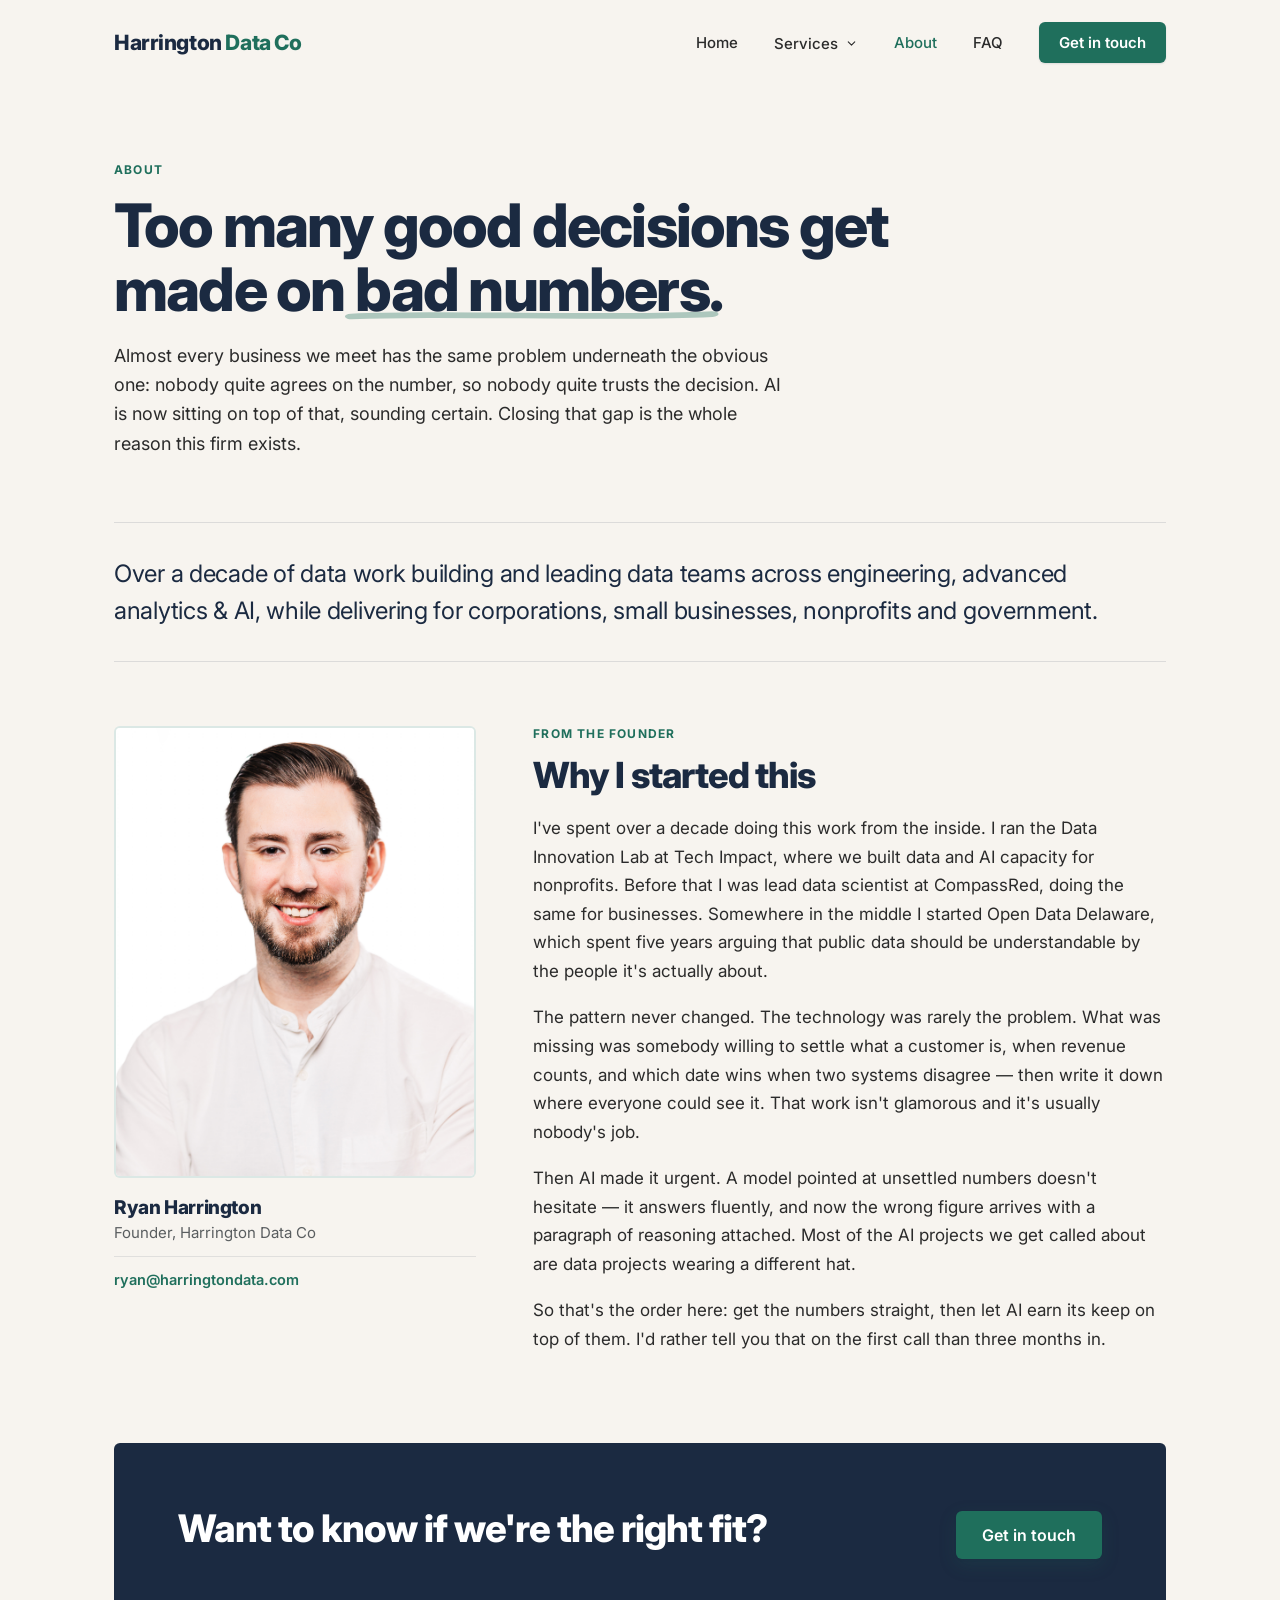
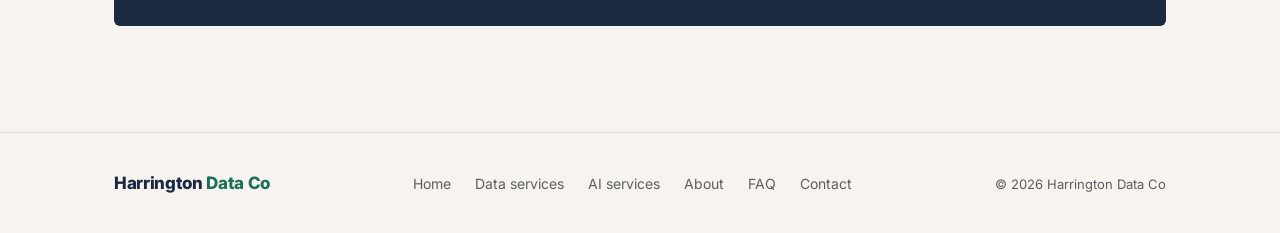
==== about.html @ 80e11cf6 "Sync site with updated Claude Design, add mobile nav/flow/rail, and pre-fill contact form from servi" ====
<!DOCTYPE html>
<html lang="en">
<head>
<meta charset="UTF-8">
<meta name="viewport" content="width=device-width, initial-scale=1">
<link rel="icon" href="favicon.ico" sizes="any">
<title>About — Harrington Data Co</title>
<meta name="description" content="Why Harrington Data Co exists: get the numbers straight, then let AI earn its keep on top of them. Founded by Ryan Harrington.">
<link rel="preconnect" href="https://fonts.googleapis.com">
<link rel="preconnect" href="https://fonts.gstatic.com" crossorigin>
<link href="https://fonts.googleapis.com/css2?family=Inter:wght@400;500;600;700;800&display=swap" rel="stylesheet">
<link rel="stylesheet" href="assets/css/styles.css">
</head>
<body>

<nav class="site-nav">
  <a href="index.html" class="brand">Harrington <span>Data Co</span></a>
  <button type="button" class="nav-toggle" id="nav-toggle" aria-expanded="false" aria-controls="nav-panel" aria-label="Menu">
    <svg width="22" height="22" viewBox="0 0 24 24" fill="none" stroke="currentColor" stroke-width="2" stroke-linecap="round" stroke-linejoin="round" aria-hidden="true"><line x1="3" y1="6" x2="21" y2="6"></line><line x1="3" y1="12" x2="21" y2="12"></line><line x1="3" y1="18" x2="21" y2="18"></line></svg>
  </button>
  <div class="nav-panel" id="nav-panel">
    <a href="index.html" class="nav-link">Home</a>
    <div class="nav-dropdown">
      <button type="button" class="nav-trigger" aria-expanded="false" aria-controls="nav-services-menu">
        Services
        <svg width="13" height="13" viewBox="0 0 24 24" fill="none" stroke="currentColor" stroke-width="2" stroke-linecap="round" stroke-linejoin="round" aria-hidden="true"><path d="m6 9 6 6 6-6"></path></svg>
      </button>
      <div id="nav-services-menu" class="nav-menu" hidden>
        <a href="data-services.html">
          <svg width="18" height="18" viewBox="0 0 24 24" fill="none" stroke="#1F6F5C" stroke-width="1.5" stroke-linecap="round" stroke-linejoin="round" aria-hidden="true"><ellipse cx="12" cy="5" rx="9" ry="3"></ellipse><path d="M3 5V19A9 3 0 0 0 21 19V5"></path><path d="M3 12A9 3 0 0 0 21 12"></path></svg>
          <span>
            <span class="item-title">Data services</span>
            <span class="item-desc">Engineering, reporting, analytics</span>
          </span>
        </a>
        <a href="ai-services.html">
          <svg width="18" height="18" viewBox="0 0 24 24" fill="none" stroke="#1F6F5C" stroke-width="1.5" stroke-linecap="round" stroke-linejoin="round" aria-hidden="true"><path d="M12 8V4H8"></path><rect width="16" height="12" x="4" y="8" rx="2"></rect><path d="M2 14h2"></path><path d="M20 14h2"></path><path d="M15 13v2"></path><path d="M9 13v2"></path></svg>
          <span>
            <span class="item-title">AI services</span>
            <span class="item-desc">Train, strategize, build</span>
          </span>
        </a>
      </div>
    </div>
    <a href="about.html" class="nav-link current">About</a>
    <a href="faq.html" class="nav-link">FAQ</a>
    <a href="contact.html" class="nav-cta">Get in touch</a>
  </div>
</nav>

<main class="wrap">

  <section class="section-hero-tight" style="max-width:960px;">
    <span class="eyebrow" style="margin-bottom:16px;">About</span>
    <h1 class="display-md" style="margin:0 0 20px; max-width:22ch;">Too many good decisions get made on <span style="position:relative; display:inline-block;"><span style="position:relative; z-index:1;">bad numbers</span><svg class="underline-swipe" viewBox="0 0 200 14" preserveAspectRatio="none" aria-hidden="true" style="position:absolute; left:-3%; bottom:-0.01em; width:106%; height:0.19em; z-index:0;"><path d="M4 8 C54 3 140 11 196 5" fill="none" stroke="rgba(31,111,92,0.34)" stroke-width="7" stroke-linecap="round"></path></svg></span>.</h1>
    <p class="lede" style="max-width:62ch;">Almost every business we meet has the same problem underneath the obvious one: nobody quite agrees on the number, so nobody quite trusts the decision. AI is now sitting on top of that, sounding certain. Closing that gap is the whole reason this firm exists.</p>
  </section>

  <section class="section-tight">
    <p class="stat-band">Over a decade of data work building and leading data teams across engineering, advanced analytics &amp; AI, while delivering for corporations, small businesses, nonprofits and government.</p>
  </section>

  <section class="section-cta">
    <div class="founder-grid">
      <div>
        <div class="founder-portrait">
          <img src="assets/images/ryan-harrington.jpg" alt="Ryan Harrington, founder of Harrington Data Co">
        </div>
        <div class="founder-meta">
          <div class="name">Ryan Harrington</div>
          <div class="role">Founder, Harrington Data Co</div>
          <div class="email"><a href="mailto:ryan@harringtondata.com">ryan@harringtondata.com</a></div>
        </div>
      </div>
      <div class="founder-bio">
        <span class="eyebrow">From the founder</span>
        <h2 class="headline-sm">Why I started this</h2>
        <p>I've spent over a decade doing this work from the inside. I ran the Data Innovation Lab at Tech Impact, where we built data and AI capacity for nonprofits. Before that I was lead data scientist at CompassRed, doing the same for businesses. Somewhere in the middle I started Open Data Delaware, which spent five years arguing that public data should be understandable by the people it's actually about.</p>
        <p>The pattern never changed. The technology was rarely the problem. What was missing was somebody willing to settle what a customer is, when revenue counts, and which date wins when two systems disagree — then write it down where everyone could see it. That work isn't glamorous and it's usually nobody's job.</p>
        <p>Then AI made it urgent. A model pointed at unsettled numbers doesn't hesitate — it answers fluently, and now the wrong figure arrives with a paragraph of reasoning attached. Most of the AI projects we get called about are data projects wearing a different hat.</p>
        <p>So that's the order here: get the numbers straight, then let AI earn its keep on top of them. I'd rather tell you that on the first call than three months in.</p>
      </div>
    </div>
  </section>

  <section class="section-cta">
    <div class="cta-banner">
      <div>
        <h2 style="max-width:24ch;">Want to know if we're the right fit?</h2>
      </div>
      <a href="contact.html" class="btn btn-primary" style="white-space:nowrap;">Get in touch</a>
    </div>
  </section>

</main>

<footer class="site-footer">
  <div class="wrap">
    <span class="brand">Harrington <span>Data Co</span></span>
    <span class="links">
      <a href="index.html">Home</a>
      <a href="data-services.html">Data services</a>
      <a href="ai-services.html">AI services</a>
      <a href="about.html">About</a>
      <a href="faq.html">FAQ</a>
      <a href="contact.html">Contact</a>
    </span>
    <span class="copyright">© 2026 Harrington Data Co</span>
  </div>
</footer>

<script src="assets/js/nav.js"></script>
<script type="text/javascript" id="hs-script-loader" async defer src="//js.hs-scripts.com/247125978.js"></script>
</body>
</html>
---- assets/css/styles.css ----
/* Harrington Data Co — shared stylesheet
   Design tokens and components derived from the Claude Design canvas
   ("Harrington Data Co website design"). */

:root {
  --color-bg: #F7F4EF;
  --color-bg-soft: #FBFAF7;
  --color-surface: #FFFFFF;
  --color-navy: #1B2A41;
  --color-navy-muted: #C9D2DE;
  --color-text: #2B2B2B;
  --color-muted: #5A5E60;
  --color-accent: #1F6F5C;
  --color-accent-hover: #1A5C4C;
  --color-accent-hover-on-dark: #248069;
  --color-accent-tint: rgba(31, 111, 92, 0.1);
  --color-accent-tint-soft: rgba(31, 111, 92, 0.06);
  --color-accent-tint-border: rgba(31, 111, 92, 0.16);

  --line-1: rgba(27, 42, 65, 0.07);
  --line-2: rgba(27, 42, 65, 0.08);
  --line-3: rgba(27, 42, 65, 0.1);
  --line-4: rgba(27, 42, 65, 0.12);
  --line-6: rgba(27, 42, 65, 0.16);

  --shadow-xs: 0 1px 2px rgba(27, 42, 65, 0.04);
  --shadow-sm: 0 10px 28px rgba(27, 42, 65, 0.06);
  --shadow-md: 0 14px 36px rgba(27, 42, 65, 0.07);
  --shadow-btn: 0 1px 2px rgba(27, 42, 65, 0.12);
  --shadow-btn-glow: 0 1px 2px rgba(27, 42, 65, 0.12), 0 6px 18px rgba(31, 111, 92, 0.18);

  --radius: 6px;
  --radius-pill: 999px;

  --font-sans: 'Inter', -apple-system, BlinkMacSystemFont, 'Segoe UI', sans-serif;

  --container-wide: 1180px;
  --container-narrow: 880px;
}

* { box-sizing: border-box; }

/* Author styles like `.field { display: flex }` otherwise beat the browser's
   default [hidden] { display: none }, since origin outranks specificity in
   the cascade — so any element toggled via the hidden property needs this. */
[hidden] { display: none !important; }

html { color-scheme: light; }

body {
  margin: 0;
  background: var(--color-bg);
  font-family: var(--font-sans);
  color: var(--color-text);
  -webkit-font-smoothing: antialiased;
  text-wrap: pretty;
}

h1, h2, h3, p, ul, ol, figure { margin: 0; }

a { color: var(--color-accent); }
a:hover { color: var(--color-accent-hover); }

::selection { background: rgba(31, 111, 92, 0.18); }

img { max-width: 100%; }

button { font-family: inherit; }

input, select, textarea { font-family: inherit; }
input:focus, select:focus, textarea:focus {
  outline: 2px solid var(--color-accent);
  outline-offset: 1px;
  border-color: var(--color-accent);
}

/* Layout */

.wrap {
  max-width: var(--container-wide);
  margin: 0 auto;
  padding: 0 clamp(20px, 5vw, 64px);
}

.wrap-narrow {
  max-width: var(--container-narrow);
  margin: 0 auto;
  padding: 0 clamp(20px, 5vw, 64px);
}

/* Section spacing */

.section-hero { padding: clamp(56px, 8vw, 104px) 0 clamp(48px, 6vw, 80px); }
.section-hero-tight { padding: clamp(48px, 6vw, 88px) 0 clamp(40px, 5vw, 64px); }
.section-hero-narrow { padding: clamp(48px, 6vw, 88px) 0 clamp(32px, 4vw, 56px); }
.section { padding: 0 0 clamp(48px, 6vw, 88px); }
.section-tight { padding: 0 0 clamp(40px, 5vw, 72px); }
.section-loose { padding: 0 0 clamp(32px, 4vw, 56px); }
.section-loose-tight { padding: 0 0 clamp(32px, 4vw, 48px); }
.section-cta { padding: 0 0 clamp(56px, 7vw, 96px); }

.section-divider {
  padding-top: clamp(44px, 5.5vw, 76px);
  border-top: 1px solid var(--line-4);
}

/* Eyebrow / labels */

.eyebrow {
  display: block;
  font-size: 12px;
  font-weight: 700;
  letter-spacing: 0.1em;
  text-transform: uppercase;
  color: var(--color-accent);
  margin-bottom: 14px;
}

.eyebrow-icon {
  display: flex;
  align-items: center;
  gap: 9px;
}

.badge-pill {
  display: inline-block;
  font-size: 12px;
  font-weight: 700;
  letter-spacing: 0.1em;
  text-transform: uppercase;
  color: var(--color-accent);
  background: var(--color-accent-tint);
  padding: 7px 12px;
  border-radius: var(--radius-pill);
}

.badge-pill-sm {
  font-size: 11.5px;
  padding: 6px 11px;
}

/* Headings */

h1.display {
  font-size: clamp(38px, 5.4vw, 68px);
  font-weight: 800;
  line-height: 1.06;
  letter-spacing: -0.032em;
  color: var(--color-navy);
}

h1.display-md {
  font-size: clamp(34px, 4.8vw, 60px);
  font-weight: 800;
  line-height: 1.07;
  letter-spacing: -0.03em;
  color: var(--color-navy);
}

h1.display-sm {
  font-size: clamp(32px, 4.2vw, 52px);
  font-weight: 800;
  line-height: 1.08;
  letter-spacing: -0.03em;
  color: var(--color-navy);
}

h2.headline {
  font-size: clamp(28px, 3.4vw, 42px);
  font-weight: 800;
  line-height: 1.1;
  letter-spacing: -0.028em;
  color: var(--color-navy);
}

h2.headline-sm {
  font-size: clamp(26px, 3vw, 36px);
  font-weight: 800;
  line-height: 1.14;
  letter-spacing: -0.026em;
  color: var(--color-navy);
}

.lede {
  font-size: 18px;
  line-height: 1.62;
  color: var(--color-text);
}

.sub {
  font-size: 16.5px;
  line-height: 1.65;
  color: var(--color-muted);
}

/* Buttons */

.btn {
  display: inline-block;
  font-size: 16px;
  font-weight: 600;
  padding: 14px 26px;
  border-radius: var(--radius);
  text-decoration: none;
  border: 0;
  cursor: pointer;
}

.btn-primary {
  color: #FFFFFF;
  background: var(--color-accent);
  box-shadow: var(--shadow-btn-glow);
}
.btn-primary:hover { background: var(--color-accent-hover); color: #FFFFFF; }

.btn-secondary {
  color: var(--color-navy);
  background: var(--color-surface);
  border: 1px solid var(--line-4);
}
.btn-secondary:hover { border-color: var(--color-accent); color: var(--color-accent); }

.btn-outline-pill {
  display: inline-flex;
  align-items: center;
  gap: 9px;
  font-size: 14.5px;
  font-weight: 600;
  color: var(--color-navy);
  background: var(--color-surface);
  border: 1px solid var(--line-4);
  padding: 10px 18px;
  border-radius: var(--radius);
  text-decoration: none;
}
.btn-outline-pill:hover { border-color: var(--color-accent); color: var(--color-accent); }

.cta-banner .btn-primary:hover { background: var(--color-accent-hover-on-dark); }

/* Cards */

.card {
  background: var(--color-surface);
  border: 1px solid var(--line-2);
  border-radius: var(--radius);
  box-shadow: var(--shadow-xs), var(--shadow-sm);
}

.card-elevated {
  background: var(--color-surface);
  border: 1px solid var(--line-2);
  border-radius: var(--radius);
  box-shadow: var(--shadow-xs), var(--shadow-md);
}

/* Grids */

.grid-3 {
  display: grid;
  grid-template-columns: repeat(auto-fit, minmax(280px, 1fr));
  gap: 24px;
}

.grid-3.tight { grid-template-columns: repeat(auto-fit, minmax(260px, 1fr)); }
.grid-3.wide { grid-template-columns: repeat(auto-fit, minmax(290px, 1fr)); }

/* CTA banner */

.cta-banner {
  background: var(--color-navy);
  border-radius: var(--radius);
  padding: clamp(36px, 5vw, 64px);
  display: grid;
  grid-template-columns: minmax(0, 1fr) auto;
  gap: 32px;
  align-items: center;
  justify-items: start;
}

.cta-banner.centered {
  grid-template-columns: 1fr;
  justify-items: center;
  text-align: center;
  padding: clamp(32px, 4vw, 48px);
}

.cta-banner h2 {
  font-size: clamp(26px, 3vw, 38px);
  font-weight: 800;
  line-height: 1.14;
  letter-spacing: -0.026em;
  color: #FFFFFF;
  margin: 0 0 12px;
}

.cta-banner.centered h2 {
  font-size: clamp(24px, 2.8vw, 32px);
  line-height: 1.16;
  letter-spacing: -0.024em;
  margin: 0 0 10px;
}

.cta-banner p {
  font-size: 16.5px;
  line-height: 1.65;
  color: var(--color-navy-muted);
  margin: 0;
}

.cta-banner.centered p { margin: 0 auto 26px; }

@media (max-width: 860px) {
  .cta-banner { grid-template-columns: 1fr; }
}

/* Nav */

.site-nav {
  position: relative;
  display: flex;
  align-items: center;
  gap: clamp(16px, 3vw, 36px);
  max-width: var(--container-wide);
  margin: 0 auto;
  padding: 22px clamp(20px, 5vw, 64px);
}

.site-nav .brand {
  font-size: 21px;
  font-weight: 800;
  letter-spacing: -0.02em;
  color: var(--color-navy);
  text-decoration: none;
  margin-right: auto;
  white-space: nowrap;
}
.site-nav .brand:hover { color: var(--color-navy); }
.site-nav .brand span { color: var(--color-accent); }

.nav-toggle {
  display: none;
  appearance: none;
  -webkit-appearance: none;
  align-items: center;
  justify-content: center;
  width: 40px;
  height: 40px;
  background: none;
  border: 0;
  border-radius: 4px;
  color: var(--color-navy);
  cursor: pointer;
}
.nav-toggle:hover { color: var(--color-accent); }
.nav-toggle:focus-visible { outline: 2px solid var(--color-accent); outline-offset: 2px; }

.nav-panel {
  display: flex;
  align-items: center;
  gap: clamp(16px, 3vw, 36px);
}

.site-nav a.nav-link {
  font-size: 15px;
  font-weight: 500;
  color: var(--color-text);
  text-decoration: none;
  white-space: nowrap;
}
.site-nav a.nav-link:hover { color: var(--color-accent); }
.site-nav a.nav-link.current { color: var(--color-accent); }

/* Services dropdown */

.nav-dropdown {
  position: relative;
  z-index: 40;
}

.site-nav .nav-trigger {
  display: inline-flex;
  align-items: center;
  gap: 7px;
  font-size: 15px;
  font-weight: 500;
  color: var(--color-text);
  background: none;
  border: 0;
  padding: 0;
  cursor: pointer;
  white-space: nowrap;
}
.site-nav .nav-trigger:hover,
.site-nav .nav-trigger.current { color: var(--color-accent); }
.site-nav .nav-trigger svg { transition: transform 160ms ease; }
.site-nav .nav-trigger[aria-expanded="true"] svg { transform: rotate(180deg); }

.nav-menu {
  position: absolute;
  top: calc(100% + 14px);
  left: -14px;
  width: 268px;
  max-width: calc(100vw - 32px);
  background: var(--color-surface);
  border: 1px solid var(--line-3);
  border-radius: var(--radius);
  box-shadow: 0 2px 4px rgba(27, 42, 65, 0.06), 0 18px 44px rgba(27, 42, 65, 0.14);
  padding: 8px;
  display: flex;
  flex-direction: column;
  gap: 2px;
  z-index: 50;
}
/* Bridges the 14px gap above the menu so moving the pointer from the
   trigger down into the menu doesn't count as leaving the dropdown. */
.nav-menu::before {
  content: "";
  position: absolute;
  left: 0;
  right: 0;
  top: -15px;
  height: 15px;
}

/* Below the breakpoint, the nav links collapse behind a hamburger toggle
   into a full-width panel; the Services dropdown becomes a static, always-
   inline accordion within that panel instead of a floating card. */
@media (max-width: 767px) {
  .nav-toggle { display: inline-flex; }

  .nav-panel {
    display: none;
    position: absolute;
    top: 100%;
    left: 0;
    right: 0;
    flex-direction: column;
    align-items: stretch;
    gap: 2px;
    background: var(--color-surface);
    border-top: 1px solid var(--line-3);
    box-shadow: 0 18px 44px rgba(27, 42, 65, 0.14);
    padding: 10px clamp(20px, 5vw, 64px) 22px;
    z-index: 45;
  }
  .nav-panel.is-open { display: flex; }

  .site-nav a.nav-link,
  .site-nav .nav-trigger { padding: 13px 2px; }

  .nav-dropdown { position: static; }
  .nav-menu {
    position: static;
    width: auto;
    max-width: none;
    background: transparent;
    border: 0;
    border-radius: 0;
    box-shadow: none;
    padding: 0 0 4px 4px;
  }
  .nav-menu::before { display: none; }

  .site-nav .nav-cta { display: block; text-align: center; margin-top: 8px; }
}

.nav-menu a {
  display: flex;
  gap: 12px;
  align-items: flex-start;
  padding: 13px 14px;
  border-radius: 4px;
  text-decoration: none;
}
.nav-menu a:hover,
.nav-menu a:focus-visible { background: rgba(31, 111, 92, 0.07); }
.nav-menu svg { flex-shrink: 0; margin-top: 2px; }
.nav-menu .item-title {
  display: block;
  font-size: 15px;
  font-weight: 700;
  color: var(--color-navy);
  letter-spacing: -0.015em;
}
.nav-menu .item-desc {
  display: block;
  font-size: 13.5px;
  line-height: 1.45;
  color: var(--color-muted);
  margin-top: 2px;
}

.site-nav .nav-cta {
  font-size: 15px;
  font-weight: 600;
  color: #FFFFFF;
  background: var(--color-accent);
  padding: 11px 20px;
  border-radius: var(--radius);
  text-decoration: none;
  white-space: nowrap;
  box-shadow: var(--shadow-btn);
}
.site-nav .nav-cta:hover { background: var(--color-accent-hover); color: #FFFFFF; }

/* Footer */

.site-footer {
  border-top: 1px solid var(--line-3);
  margin-top: 16px;
}

.site-footer .wrap {
  padding: 40px clamp(20px, 5vw, 64px);
  display: flex;
  justify-content: space-between;
  align-items: baseline;
  flex-wrap: wrap;
  gap: 24px;
}

.site-footer .brand {
  font-size: 17px;
  font-weight: 800;
  letter-spacing: -0.02em;
  color: var(--color-navy);
}
.site-footer .brand span { color: var(--color-accent); }

.site-footer .links {
  display: flex;
  gap: 24px;
  flex-wrap: wrap;
}
.site-footer .links a {
  font-size: 14px;
  color: var(--color-muted);
  text-decoration: none;
}
.site-footer .links a:hover { color: var(--color-accent); }

.site-footer .copyright {
  font-size: 13px;
  color: var(--color-muted);
}

/* Home: how-it-starts card */

.start-card {
  background: var(--color-surface);
  border: 1px solid var(--line-2);
  border-radius: var(--radius);
  padding: 32px;
  box-shadow: var(--shadow-xs), var(--shadow-md);
}

.start-row {
  display: flex;
  gap: 14px;
  padding: 14px 0;
  border-top: 1px solid var(--line-2);
}
.start-row .num {
  font-size: 13px;
  font-weight: 700;
  color: var(--color-accent);
  padding-top: 2px;
  min-width: 22px;
}
.start-row .title {
  font-size: 16px;
  font-weight: 700;
  color: var(--color-navy);
  letter-spacing: -0.015em;
}
.start-row .desc {
  font-size: 14.5px;
  line-height: 1.55;
  color: var(--color-muted);
  margin-top: 4px;
}

/* Home hero grid */

.hero-tagline {
  font-size: clamp(21px, 2.9vw, 31px);
  font-weight: 700;
  line-height: 1.25;
  letter-spacing: -0.022em;
  color: var(--color-accent);
  max-width: 26ch;
  margin: 0 0 44px;
}

/* Home: numbers-flow diagram */

.flow-card {
  background-color: var(--color-surface);
  background-image: radial-gradient(rgba(27, 42, 65, 0.08) 1px, transparent 1px);
  background-size: 16px 16px;
  background-position: -1px -1px;
  border: 1px solid var(--line-2);
  border-radius: var(--radius);
  padding: clamp(26px, 3.4vw, 40px);
  box-shadow: var(--shadow-xs), var(--shadow-sm);
}

.flow-row {
  display: grid;
  grid-template-columns: minmax(0, 1fr) 60px minmax(0, 1fr) 60px minmax(0, 1fr);
  align-items: center;
  gap: 0;
}
.flow-connector { display: block; }
.flow-connector-mobile {
  display: none;
  align-items: center;
  justify-content: center;
  padding: 6px 0;
  color: var(--color-accent);
}
@media (max-width: 860px) {
  .flow-row { grid-template-columns: 1fr; gap: 12px; }
  .flow-connector { display: none; }
  .flow-connector-mobile { display: flex; }
}

.flow-btn {
  appearance: none;
  -webkit-appearance: none;
  border: 0;
  margin: 0;
  font-family: inherit;
  text-align: left;
  cursor: pointer;
  display: flex;
  flex-direction: column;
  gap: 13px;
  border-radius: 4px;
  padding: 14px;
  background: transparent;
  transition: background 200ms ease, box-shadow 200ms ease;
}
.flow-btn:focus-visible { outline: 2px solid var(--color-accent); outline-offset: 2px; }
.flow-btn.is-active { background: var(--color-accent-tint-soft); box-shadow: inset 0 0 0 1px var(--color-accent-tint-border); }

.flow-label {
  font-size: 11px;
  font-weight: 700;
  letter-spacing: 0.12em;
  text-transform: uppercase;
  color: #B4B0A8;
  transition: color 200ms ease;
}
.flow-btn.is-active .flow-label { color: var(--color-accent); }

.flow-source {
  display: flex;
  align-items: center;
  gap: 10px;
  font-size: 13.5px;
  font-weight: 600;
  letter-spacing: 0.01em;
  color: #6E7378;
}
.flow-source.muted { color: var(--color-muted); }
.flow-source .dot {
  display: block;
  width: 7px;
  height: 7px;
  border: 1.4px solid rgba(27, 42, 65, 0.35);
  border-radius: 50%;
  background: #FFFFFF;
  flex: none;
}
.flow-source .dot.dashed { border-style: dashed; }

.flow-hub {
  align-items: center;
  text-align: center;
  gap: 6px;
  padding: 20px 22px;
  border: 1px solid var(--line-4);
  border-radius: var(--radius);
}
.flow-hub .title { font-size: 16.5px; font-weight: 700; letter-spacing: -0.015em; color: #3C4A5C; }
.flow-hub .desc { font-size: 13.5px; line-height: 1.55; color: var(--color-muted); }

.flow-outcome {
  display: flex;
  align-items: center;
  gap: 11px;
}
.flow-outcome .sq { display: block; width: 9px; height: 9px; background: var(--color-accent); flex: none; }
.flow-outcome .text { font-size: 16.5px; font-weight: 700; letter-spacing: -0.015em; line-height: 1.25; color: #17594A; }

svg.flow path { animation: flow 1.8s linear infinite; }
@media (prefers-reduced-motion: reduce) {
  svg.flow path { animation: none; }
}
@keyframes flow { to { stroke-dashoffset: -32; } }

.flow-detail {
  margin-top: clamp(24px, 3vw, 34px);
  padding-top: clamp(22px, 2.6vw, 28px);
  border-top: 1px dashed var(--line-6);
}
.flow-detail .stage { display: block; font-size: 11px; font-weight: 700; letter-spacing: 0.12em; text-transform: uppercase; color: #B4B0A8; margin-bottom: 10px; }
.flow-detail h3 { font-size: clamp(19px, 2.1vw, 23px); font-weight: 800; letter-spacing: -0.022em; line-height: 1.2; color: var(--color-navy); margin: 0 0 10px; }
.flow-detail p { font-size: 16px; line-height: 1.65; color: var(--color-text); margin: 0; max-width: 74ch; }

/* Home: two practices */

.practices-grid {
  display: grid;
  grid-template-columns: repeat(2, minmax(0, 1fr));
  gap: 24px;
}
@media (max-width: 860px) { .practices-grid { grid-template-columns: 1fr; } }

.practice-card {
  background: var(--color-surface);
  border: 1px solid var(--line-2);
  border-radius: var(--radius);
  padding: clamp(28px, 3.5vw, 40px);
  box-shadow: var(--shadow-xs), var(--shadow-sm);
  display: flex;
  flex-direction: column;
}
.practice-card h3 {
  font-size: clamp(22px, 2.4vw, 27px);
  font-weight: 800;
  letter-spacing: -0.022em;
  color: var(--color-navy);
  line-height: 1.18;
  margin: 0 0 12px;
}
.practice-card > p {
  font-size: 16px;
  line-height: 1.65;
  color: var(--color-text);
  margin: 0 0 24px;
}
.practice-card > a {
  font-size: 15px;
  font-weight: 600;
  color: var(--color-accent);
  text-decoration: none;
  align-self: flex-start;
  margin-top: auto;
}
.practice-card > a:hover { color: var(--color-accent-hover); }

.dash-list {
  display: flex;
  flex-direction: column;
  gap: 10px;
  margin: 0 0 26px;
  padding-top: 22px;
  border-top: 1px solid var(--line-2);
}
.dash-list .item {
  display: flex;
  gap: 12px;
  align-items: center;
}
.dash-list .item .icon { display: flex; flex: none; color: var(--color-accent); }
.dash-list .item .text { font-size: 15.5px; line-height: 1.5; color: var(--color-text); }

/* Home: interactive process rail */

.rail-card {
  background: var(--color-surface);
  border: 1px solid var(--line-2);
  border-radius: var(--radius);
  box-shadow: var(--shadow-xs), var(--shadow-sm);
}
.rail-inner { padding: clamp(28px, 3.4vw, 40px) clamp(24px, 3vw, 40px) clamp(26px, 3vw, 36px); }
.rail-track-wrap { position: relative; }
.rail-track {
  position: absolute;
  left: 10%;
  width: 80%;
  top: 19px;
  height: 2px;
  background: var(--line-4);
}
.rail-track .fill {
  height: 2px;
  background: var(--color-accent);
  transition: width 280ms cubic-bezier(0.4, 0, 0.2, 1);
}
.rail {
  position: relative;
  display: grid;
  grid-template-columns: repeat(5, minmax(0, 1fr));
  gap: 20px 12px;
}
.rail-stage {
  appearance: none;
  -webkit-appearance: none;
  background: transparent;
  border: 0;
  padding: 0;
  margin: 0;
  font-family: inherit;
  cursor: pointer;
  display: flex;
  flex-direction: column;
  align-items: center;
  gap: 14px;
  text-align: center;
}
.rail-stage:focus-visible { outline: 2px solid var(--color-accent); outline-offset: 6px; border-radius: 4px; }
.rail-dot {
  display: flex;
  align-items: center;
  justify-content: center;
  width: 38px;
  height: 38px;
  border-radius: 999px;
  font-size: 13px;
  font-weight: 700;
  letter-spacing: 0.03em;
  background: #FFFFFF;
  color: var(--color-muted);
  border: 2px solid var(--line-4);
  box-shadow: 0 0 0 6px #FFFFFF;
  transition: background 200ms ease, border-color 200ms ease, box-shadow 200ms ease;
}
.rail-stage.is-done .rail-dot,
.rail-stage.is-active .rail-dot {
  background: var(--color-accent);
  color: #FFFFFF;
  border-color: var(--color-accent);
}
.rail-stage.is-active .rail-dot { box-shadow: 0 0 0 6px #FFFFFF, 0 0 0 10px rgba(31, 111, 92, 0.16); }
.rail-name {
  display: block;
  font-size: 16.5px;
  font-weight: 700;
  letter-spacing: -0.018em;
  line-height: 1.25;
  color: var(--color-muted);
  transition: color 200ms ease;
}
.rail-stage.is-active .rail-name { color: var(--color-navy); }
.rail-duration { display: block; font-size: 14px; line-height: 1.4; color: var(--color-muted); margin-top: 4px; }
.rail-detail {
  margin-top: clamp(28px, 3.4vw, 40px);
  padding-top: clamp(24px, 2.6vw, 30px);
  border-top: 1px solid var(--line-2);
  display: grid;
  grid-template-columns: minmax(0, 1.15fr) minmax(0, 0.85fr);
  gap: clamp(20px, 3vw, 40px);
  align-items: start;
}
@media (max-width: 767px) { .rail-detail { grid-template-columns: 1fr; } }
.rail-detail .stage-num {
  display: block;
  font-size: 12px;
  font-weight: 700;
  letter-spacing: 0.1em;
  text-transform: uppercase;
  color: var(--color-accent);
  margin-bottom: 10px;
}
.rail-detail h3 {
  font-size: clamp(20px, 2.2vw, 25px);
  font-weight: 800;
  letter-spacing: -0.022em;
  line-height: 1.2;
  color: var(--color-navy);
  margin: 0 0 10px;
}
.rail-detail .summary { font-size: 16px; line-height: 1.65; color: var(--color-text); margin: 0; }
.rail-output {
  background: var(--color-bg-soft);
  border: 1px solid var(--line-1);
  border-radius: var(--radius);
  padding: 22px;
}
.rail-output .label {
  display: block;
  font-size: 12px;
  font-weight: 700;
  letter-spacing: 0.1em;
  text-transform: uppercase;
  color: var(--color-muted);
  margin-bottom: 10px;
}
.rail-output .value { font-size: 15.5px; line-height: 1.6; color: var(--color-navy); font-weight: 600; margin: 0 0 18px; }
.rail-next {
  display: inline-block;
  appearance: none;
  background: transparent;
  border: 0;
  padding: 0;
  font-family: inherit;
  font-size: 14.5px;
  font-weight: 600;
  color: var(--color-accent);
  text-decoration: none;
  cursor: pointer;
}
.rail-next:hover { color: var(--color-accent-hover); }
.rail-next:focus-visible { outline: 2px solid var(--color-accent); outline-offset: 4px; }
.rail-footnote {
  margin: 0;
  padding: 18px clamp(24px, 3vw, 40px);
  border-top: 1px solid var(--line-1);
  background: var(--color-bg-soft);
  border-radius: 0 0 var(--radius) var(--radius);
  font-size: 14px;
  line-height: 1.6;
  color: var(--color-muted);
}
.rail-mobile-nav {
  display: none;
  align-items: center;
  justify-content: space-between;
  gap: 16px;
  margin-bottom: clamp(20px, 3vw, 28px);
}
.rail-mobile-indicator {
  display: flex;
  flex-direction: column;
  align-items: center;
  gap: 12px;
}
.rail-mobile-nav .rail-dot {
  background: var(--color-accent);
  color: #FFFFFF;
  border-color: var(--color-accent);
  box-shadow: 0 0 0 6px #FFFFFF, 0 0 0 10px rgba(31, 111, 92, 0.16);
}
.rail-mobile-nav .step {
  font-size: 12px;
  font-style: italic;
  font-weight: 500;
  letter-spacing: 0.04em;
  color: var(--color-muted);
}
.rail-mobile-btn {
  display: flex;
  align-items: center;
  justify-content: center;
  width: 38px;
  height: 38px;
  flex: none;
  border-radius: 999px;
  border: 1px solid var(--line-4);
  background: var(--color-surface);
  color: var(--color-navy);
  cursor: pointer;
}
.rail-mobile-btn:hover:not(:disabled) { border-color: var(--color-accent); color: var(--color-accent); }
.rail-mobile-btn:focus-visible { outline: 2px solid var(--color-accent); outline-offset: 2px; }
.rail-mobile-btn:disabled { opacity: 0.35; cursor: default; }

@media (max-width: 767px) {
  .rail-track-wrap { display: none; }
  .rail-mobile-nav { display: flex; }
}

/* Way-we-work / service cards */

.work-card {
  background: var(--color-surface);
  border: 1px solid var(--line-2);
  border-radius: var(--radius);
  box-shadow: var(--shadow-xs), var(--shadow-sm);
  padding: 32px;
  display: flex;
  flex-direction: column;
}
.work-card h3 {
  font-size: 23px;
  font-weight: 800;
  letter-spacing: -0.02em;
  color: var(--color-navy);
  line-height: 1.2;
  margin: 0 0 12px;
}
.work-card p {
  font-size: 16px;
  line-height: 1.65;
  color: var(--color-text);
  margin: 0 0 22px;
  flex: 1;
}
.work-card a {
  font-size: 15px;
  font-weight: 600;
  color: var(--color-accent);
  text-decoration: none;
  align-self: flex-start;
}
.work-card a:hover { color: var(--color-accent-hover); }

/* Process table */

.process-table {
  background: var(--color-surface);
  border: 1px solid var(--line-2);
  border-radius: var(--radius);
  overflow: hidden;
  box-shadow: var(--shadow-xs), var(--shadow-sm);
}
.process-row {
  display: grid;
  grid-template-columns: 64px minmax(0, 1.1fr) minmax(0, 0.8fr) minmax(0, 1.7fr);
  gap: 16px;
  align-items: baseline;
  padding: 22px 28px;
  border-top: 1px solid var(--line-1);
}
.process-row .num { font-size: 13px; font-weight: 700; color: var(--color-accent); }
.process-row .stage { font-size: 17px; font-weight: 700; color: var(--color-navy); letter-spacing: -0.018em; }
.process-row .duration { font-size: 15px; color: var(--color-muted); }
.process-row .output { font-size: 15.5px; line-height: 1.55; color: var(--color-text); }
.process-note {
  margin: 0;
  padding: 18px 28px;
  border-top: 1px solid var(--line-1);
  background: var(--color-bg-soft);
  font-size: 14px;
  line-height: 1.6;
  color: var(--color-muted);
}
@media (max-width: 767px) {
  .process-row {
    grid-template-columns: 32px 1fr;
    row-gap: 4px;
  }
  .process-row .duration, .process-row .output { grid-column: 2; }
}

/* Differentiator cards */

.diff-card {
  background: var(--color-surface);
  border: 1px solid var(--line-2);
  border-radius: var(--radius);
  padding: 28px;
  box-shadow: var(--shadow-xs), var(--shadow-sm);
}
.diff-card h3 {
  font-size: 19px;
  font-weight: 800;
  letter-spacing: -0.018em;
  color: var(--color-navy);
  line-height: 1.25;
  margin: 0 0 10px;
}
.diff-card p {
  font-size: 15.5px;
  line-height: 1.65;
  color: var(--color-text);
}

/* Services: jump links + service cards */

.jump-links {
  display: flex;
  gap: 10px;
  flex-wrap: wrap;
  margin-bottom: 32px;
}

.service-card {
  background: var(--color-surface);
  border: 1px solid var(--line-2);
  border-radius: var(--radius);
  box-shadow: var(--shadow-xs), var(--shadow-sm);
  display: flex;
  flex-direction: column;
  overflow: hidden;
}
.service-card .question {
  background: rgba(31, 111, 92, 0.08);
  padding: 22px 28px;
  border-bottom: 1px solid rgba(31, 111, 92, 0.14);
}
.service-card .question p {
  font-size: 18px;
  font-weight: 700;
  line-height: 1.38;
  letter-spacing: -0.015em;
  color: var(--color-accent);
  margin: 0;
}
.service-card .body {
  padding: 24px 28px 28px;
  display: flex;
  flex-direction: column;
  flex: 1;
}
.service-card h3 {
  font-size: 19px;
  font-weight: 800;
  letter-spacing: -0.02em;
  color: var(--color-navy);
  line-height: 1.25;
  margin: 0 0 10px;
}
.service-card p.desc {
  font-size: 15.5px;
  line-height: 1.65;
  color: var(--color-text);
  margin: 0 0 22px;
  flex: 1;
}
.service-card .basis-block {
  padding-top: 16px;
  border-top: 1px solid var(--line-2);
}
.service-card .basis {
  font-size: 14px;
  line-height: 1.5;
  color: var(--color-muted);
  margin-bottom: 12px;
}
.service-card .cta {
  font-size: 14.5px;
  font-weight: 600;
  color: var(--color-navy);
  text-decoration: none;
}
.service-card .cta:hover { color: var(--color-accent); }

.cross-link {
  font-size: 15px;
  color: var(--color-muted);
}
.cross-link a { font-weight: 600; text-decoration: none; }

/* FAQ */

.faq-box {
  background: var(--color-surface);
  border: 1px solid var(--line-2);
  border-radius: var(--radius);
  overflow: hidden;
  box-shadow: var(--shadow-xs), var(--shadow-sm);
}
.faq-box details { border-top: 1px solid var(--line-1); }
.faq-box summary {
  display: flex;
  gap: 16px;
  align-items: baseline;
  padding: 22px 28px;
  cursor: pointer;
  list-style: none;
}
.faq-box summary::-webkit-details-marker { display: none; }
.faq-box summary::marker { content: ""; }
.faq-box .num { font-size: 13px; font-weight: 700; color: var(--color-accent); min-width: 24px; }
.faq-box .q {
  font-size: 17.5px;
  font-weight: 700;
  color: var(--color-navy);
  letter-spacing: -0.018em;
  line-height: 1.4;
  flex: 1;
}
.faq-box .mark {
  font-size: 22px;
  font-weight: 400;
  color: var(--color-accent);
  line-height: 1;
  flex-shrink: 0;
  transition: transform 160ms ease;
}
.faq-box details[open] .mark { transform: rotate(45deg); }
.faq-box details[open] .q { color: var(--color-accent); }
.faq-box .answer {
  padding: 0 28px 24px 68px;
}
.faq-box .answer p {
  font-size: 16px;
  line-height: 1.68;
  color: var(--color-text);
  max-width: 62ch;
}

/* Contact */

.contact-grid {
  display: grid;
  grid-template-columns: minmax(0, 5fr) minmax(0, 7fr);
  gap: clamp(32px, 5vw, 72px);
  align-items: start;
}
@media (max-width: 860px) { .contact-grid { grid-template-columns: 1fr; } }

.contact-side h1 { max-width: 14ch; }
.contact-side p.lede { max-width: 44ch; margin-bottom: 32px; }

.direct-card {
  background: var(--color-surface);
  border: 1px solid var(--line-2);
  border-radius: var(--radius);
  padding: 22px;
  box-shadow: var(--shadow-xs);
}
.direct-card .label {
  display: block;
  font-size: 11.5px;
  font-weight: 700;
  letter-spacing: 0.1em;
  text-transform: uppercase;
  color: var(--color-accent);
  margin-bottom: 8px;
}
.direct-card a {
  font-size: 16px;
  font-weight: 600;
  color: var(--color-navy);
  text-decoration: none;
}
.direct-card a:hover { color: var(--color-accent); }

.confirm-card {
  background: var(--color-surface);
  border: 1px solid var(--line-2);
  border-radius: var(--radius);
  padding: clamp(32px, 5vw, 56px);
  box-shadow: var(--shadow-xs), var(--shadow-md);
}
.confirm-card h2 {
  font-size: 26px;
  font-weight: 800;
  letter-spacing: -0.024em;
  color: var(--color-navy);
  line-height: 1.2;
  margin: 0 0 12px;
}
.confirm-card p {
  font-size: 16.5px;
  line-height: 1.65;
  color: var(--color-text);
}

.contact-form {
  background: var(--color-surface);
  border: 1px solid var(--line-2);
  border-radius: var(--radius);
  padding: clamp(24px, 3vw, 36px);
  box-shadow: var(--shadow-xs), var(--shadow-md);
  display: flex;
  flex-direction: column;
  gap: 26px;
}

.field-grid {
  display: grid;
  grid-template-columns: repeat(auto-fit, minmax(200px, 1fr));
  gap: 20px;
}

/* .field (and .span-all, its full-width sibling shape) are always a
   label followed by one input/content block. Inside a grid parent
   (.field-grid or .conditional-panel) they subgrid into the parent's row
   tracks, so every label in a visual row shares one row height and every
   input lines up underneath it — regardless of how many lines any one
   label wraps to. Outside a grid parent (the standalone message field,
   a flex child of .contact-form) grid-row/subgrid are simply inert and
   this collapses to a plain 2-row auto grid, matching the old layout. */
.field, .conditional-panel .span-all {
  display: grid;
  grid-template-rows: subgrid;
  grid-row: span 2;
  row-gap: 7px;
  min-width: 0;
  align-items: start;
}
/* A .field with no row-mates to align with (e.g. a full-width textarea
   standing alone) opts out of the grid/subgrid mechanism entirely via this
   modifier — CSS Grid's implicit "auto" row sizing collapses a tall
   textarea's track to its min-content (one line) when the item would
   otherwise stretch, so a plain flex column is both simpler and correct
   here since there's nothing to keep it aligned with anyway. */
.field-solo {
  display: flex;
  flex-direction: column;
}
.field label {
  font-size: 11.5px;
  font-weight: 700;
  letter-spacing: 0.09em;
  text-transform: uppercase;
  color: var(--color-navy);
}
.field input, .field select, .field textarea {
  font-size: 15.5px;
  color: var(--color-text);
  background: var(--color-bg-soft);
  border: 1px solid var(--line-6);
  border-radius: var(--radius);
  padding: 11px 13px;
  width: 100%;
  min-width: 0;
}
.field textarea { resize: vertical; }

.interest-block {
  border-top: 1px solid var(--line-2);
  padding-top: 24px;
}
.interest-block > .label {
  display: block;
  font-size: 11.5px;
  font-weight: 700;
  letter-spacing: 0.09em;
  text-transform: uppercase;
  color: var(--color-navy);
  margin-bottom: 4px;
}
.interest-block > .hint {
  font-size: 14px;
  color: var(--color-muted);
  margin: 0 0 12px;
}
.interest-options {
  display: flex;
  gap: 10px;
  flex-wrap: wrap;
}
.interest-btn {
  font-size: 15px;
  font-weight: 600;
  padding: 11px 18px;
  border-radius: var(--radius);
  cursor: pointer;
  transition: all 120ms ease;
  background: var(--color-bg-soft);
  color: var(--color-navy);
  border: 1px solid var(--line-6);
}
.interest-btn.active {
  background: var(--color-accent);
  color: #FFFFFF;
  border-color: var(--color-accent);
}

.conditional-panel {
  background: var(--color-accent-tint-soft);
  border: 1px solid var(--color-accent-tint-border);
  border-radius: var(--radius);
  padding: 24px;
  display: grid;
  grid-template-columns: repeat(auto-fit, minmax(200px, 1fr));
  gap: 20px;
}
.conditional-panel .panel-title {
  grid-column: 1 / -1;
  font-size: 15px;
  font-weight: 700;
  color: var(--color-accent);
}
.conditional-panel .field select,
.conditional-panel .field input {
  background: var(--color-surface);
}
.conditional-panel .span-all { grid-column: 1 / -1; }

.checkbox-row {
  display: flex;
  gap: 10px;
  flex-wrap: wrap;
}
.checkbox-pill {
  display: flex;
  align-items: center;
  gap: 8px;
  font-size: 15px;
  color: var(--color-text);
  background: var(--color-surface);
  border: 1px solid var(--line-6);
  border-radius: var(--radius);
  padding: 9px 13px;
  cursor: pointer;
}
.checkbox-pill input { accent-color: var(--color-accent); width: 15px; height: 15px; margin: 0; }

.submit-btn {
  width: 100%;
  font-size: 16px;
  font-weight: 600;
  color: #FFFFFF;
  background: var(--color-accent);
  border: 0;
  border-radius: var(--radius);
  padding: 15px 24px;
  cursor: pointer;
  box-shadow: var(--shadow-btn-glow);
}
.submit-btn:hover { background: var(--color-accent-hover); }

/* About: founder profile */

.underline-swipe { animation: swipe 700ms cubic-bezier(0.22, 0.61, 0.36, 1) 260ms both; }
@media (prefers-reduced-motion: reduce) {
  .underline-swipe { animation: none; }
}
@keyframes swipe { from { clip-path: inset(0 100% 0 0); } to { clip-path: inset(0 -2% 0 0); } }

.stat-band {
  font-size: clamp(19px, 2.1vw, 24px);
  line-height: 1.55;
  letter-spacing: -0.012em;
  color: var(--color-navy);
  max-width: 76ch;
  padding: clamp(24px, 2.8vw, 32px) 0;
  border-top: 1px solid var(--line-4);
  border-bottom: 1px solid var(--line-4);
}

.founder-grid {
  display: grid;
  grid-template-columns: minmax(0, 4fr) minmax(0, 7fr);
  gap: clamp(28px, 4.5vw, 64px);
  align-items: start;
}
@media (max-width: 860px) {
  .founder-grid { grid-template-columns: 1fr; }
}

.founder-portrait {
  position: relative;
  width: 100%;
  aspect-ratio: 4 / 5;
  border: 2px solid var(--color-accent-tint-border);
  border-radius: var(--radius);
  overflow: hidden;
  background: var(--color-surface);
}
.founder-portrait img { display: block; width: 100%; height: 100%; object-fit: cover; object-position: top; }

.founder-meta { margin-top: 18px; }
.founder-meta .name { font-size: 19px; font-weight: 800; letter-spacing: -0.02em; color: var(--color-navy); }
.founder-meta .role { font-size: 15px; color: var(--color-muted); margin-top: 4px; }
.founder-meta .email {
  font-size: 14.5px;
  margin-top: 14px;
  padding-top: 14px;
  border-top: 1px solid var(--line-3);
}
.founder-meta .email a { font-weight: 600; text-decoration: none; }

.founder-bio h2 { margin: 0 0 18px; }
.founder-bio p { font-size: 17px; line-height: 1.68; color: var(--color-text); margin: 0 0 18px; max-width: 62ch; }
.founder-bio p:last-child { margin-bottom: 0; }
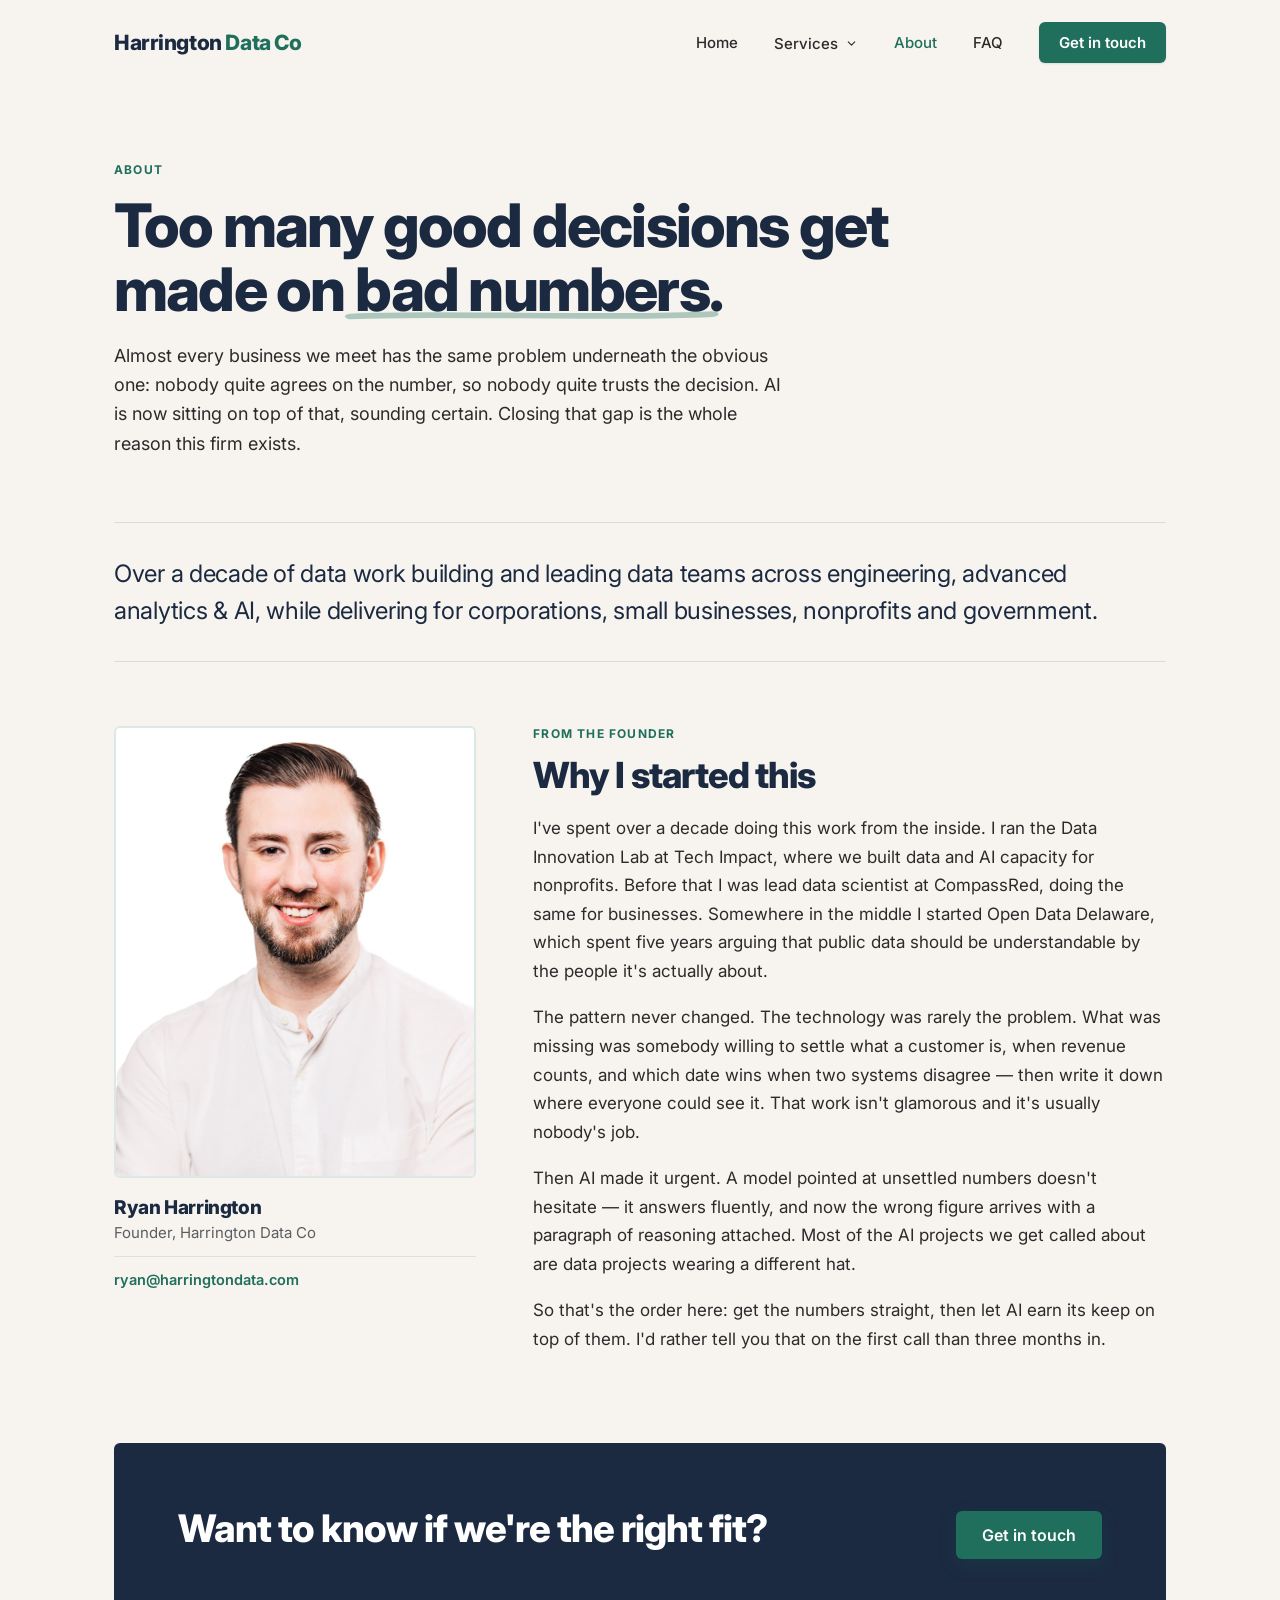
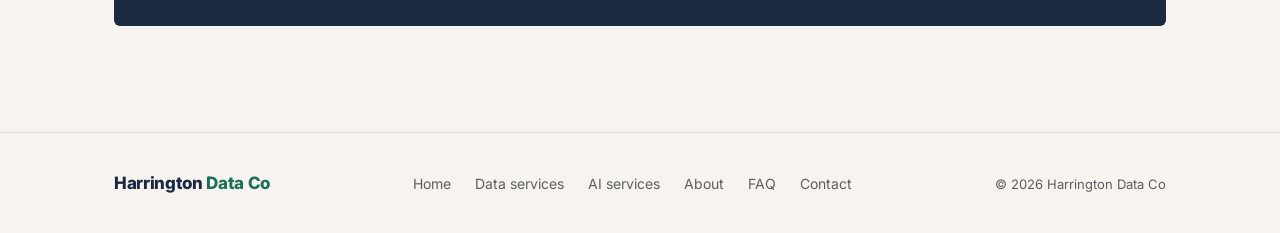
==== commit 9e7bb61b: "Sticky header with light sage green scrolled background Nav is now position: sticky across every pag" ====
--- a/about.html
+++ b/about.html
@@ -14,6 +14,7 @@
 <body>
 
 <nav class="site-nav">
+  <div class="nav-inner">
   <a href="index.html" class="brand">Harrington <span>Data Co</span></a>
   <button type="button" class="nav-toggle" id="nav-toggle" aria-expanded="false" aria-controls="nav-panel" aria-label="Menu">
     <svg width="22" height="22" viewBox="0 0 24 24" fill="none" stroke="currentColor" stroke-width="2" stroke-linecap="round" stroke-linejoin="round" aria-hidden="true"><line x1="3" y1="6" x2="21" y2="6"></line><line x1="3" y1="12" x2="21" y2="12"></line><line x1="3" y1="18" x2="21" y2="18"></line></svg>
@@ -45,6 +46,7 @@
     <a href="about.html" class="nav-link current">About</a>
     <a href="faq.html" class="nav-link">FAQ</a>
     <a href="contact.html" class="nav-cta">Get in touch</a>
+  </div>
   </div>
 </nav>
 
--- a/assets/css/styles.css
+++ b/assets/css/styles.css
@@ -36,6 +36,8 @@
 
   --container-wide: 1180px;
   --container-narrow: 880px;
+
+  --color-bg-nav-scrolled: #DDE4DD;
 }
 
 * { box-sizing: border-box; }
@@ -45,7 +47,10 @@
    the cascade — so any element toggled via the hidden property needs this. */
 [hidden] { display: none !important; }
 
-html { color-scheme: light; }
+html { color-scheme: light; scroll-behavior: smooth; }
+@media (prefers-reduced-motion: reduce) {
+  html { scroll-behavior: auto; }
+}
 
 body {
   margin: 0;
@@ -316,6 +321,18 @@
 /* Nav */
 
 .site-nav {
+  position: sticky;
+  top: 0;
+  z-index: 60;
+  background: var(--color-bg);
+  transition: background-color 220ms ease, box-shadow 220ms ease;
+}
+body.is-scrolled .site-nav {
+  background: var(--color-bg-nav-scrolled);
+  box-shadow: var(--shadow-xs), var(--shadow-sm);
+}
+
+.nav-inner {
   position: relative;
   display: flex;
   align-items: center;
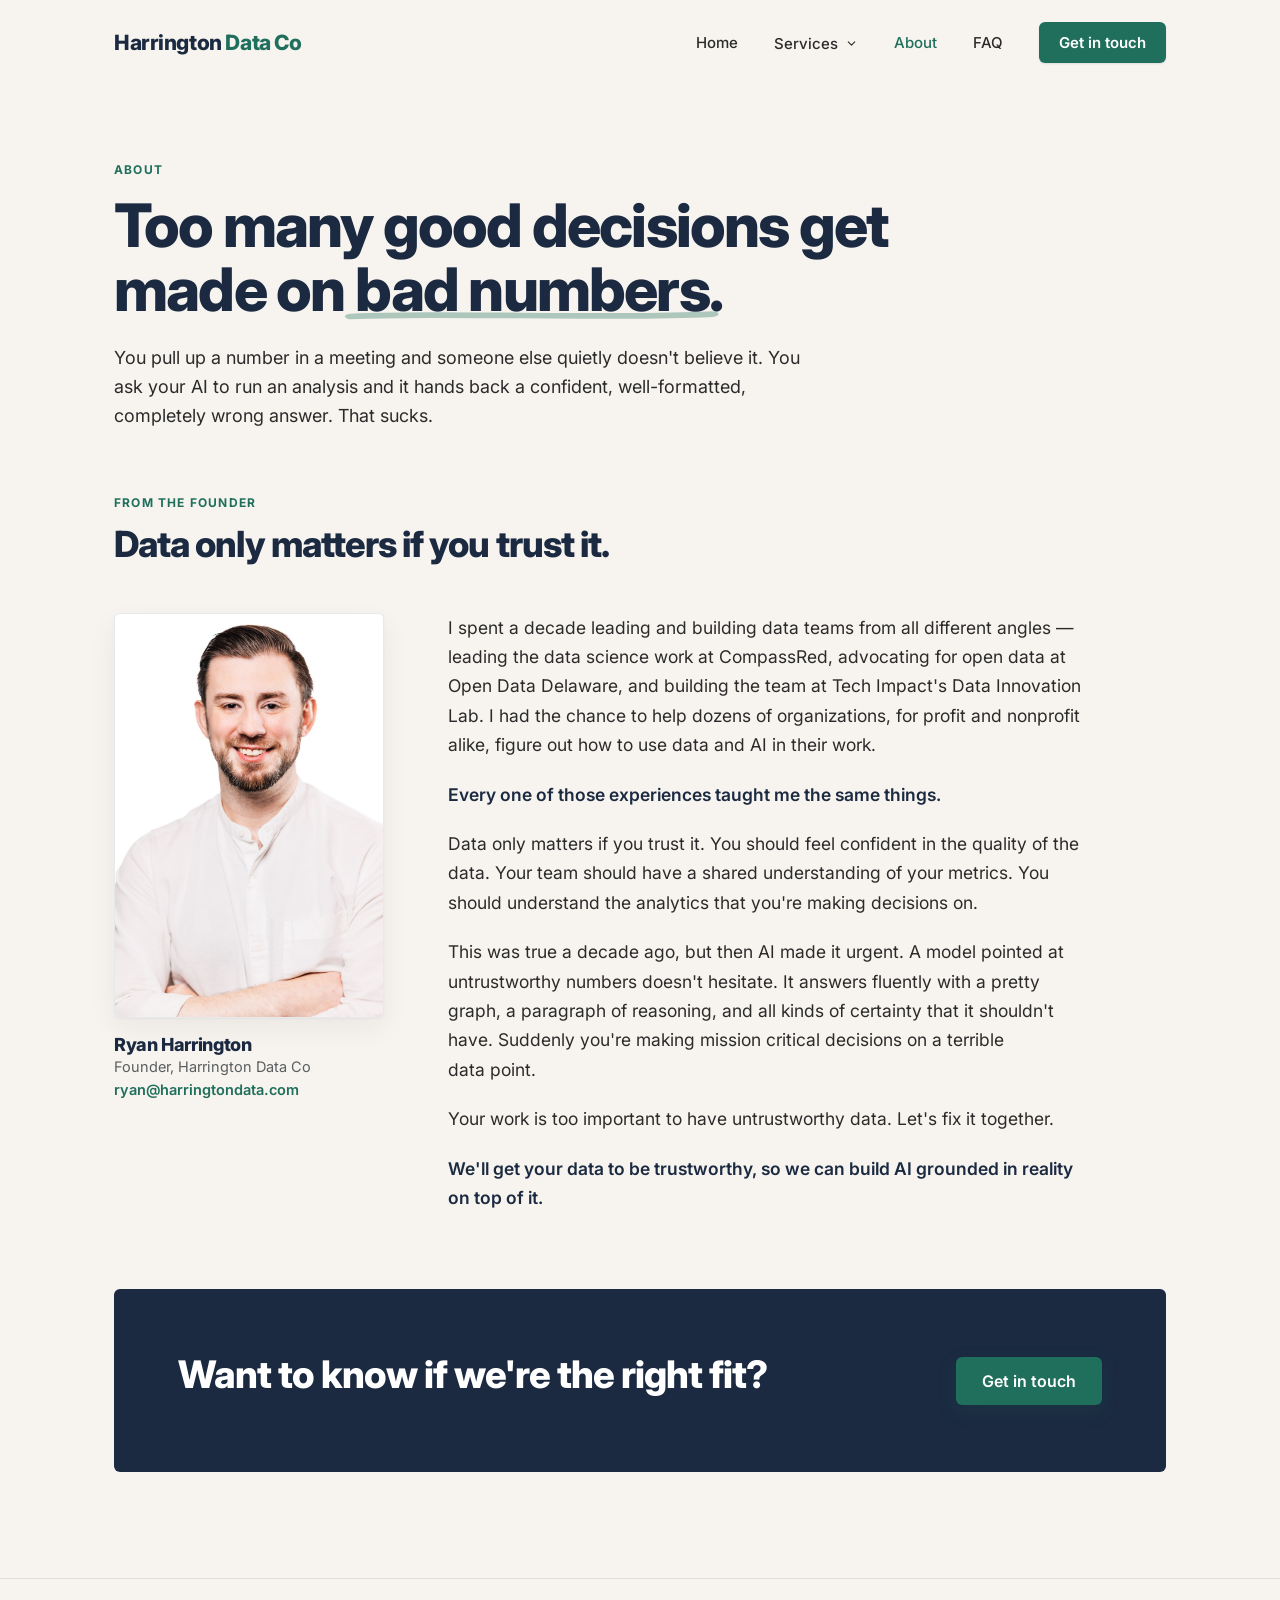
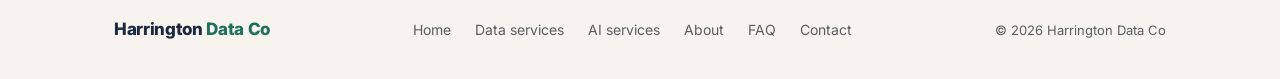
==== commit 56fa3348: "Update About page from latest Claude Design Pulled the updated About.dc.html and rebuilt the page to" ====
--- a/about.html
+++ b/about.html
@@ -52,17 +52,18 @@
 
 <main class="wrap">
 
-  <section class="section-hero-tight" style="max-width:960px;">
+  <section class="section-hero-tight" style="max-width:980px;">
     <span class="eyebrow" style="margin-bottom:16px;">About</span>
-    <h1 class="display-md" style="margin:0 0 20px; max-width:22ch;">Too many good decisions get made on <span style="position:relative; display:inline-block;"><span style="position:relative; z-index:1;">bad numbers</span><svg class="underline-swipe" viewBox="0 0 200 14" preserveAspectRatio="none" aria-hidden="true" style="position:absolute; left:-3%; bottom:-0.01em; width:106%; height:0.19em; z-index:0;"><path d="M4 8 C54 3 140 11 196 5" fill="none" stroke="rgba(31,111,92,0.34)" stroke-width="7" stroke-linecap="round"></path></svg></span>.</h1>
-    <p class="lede" style="max-width:62ch;">Almost every business we meet has the same problem underneath the obvious one: nobody quite agrees on the number, so nobody quite trusts the decision. AI is now sitting on top of that, sounding certain. Closing that gap is the whole reason this firm exists.</p>
+    <h1 class="display-md" style="margin:0 0 22px; max-width:22ch;">Too many good decisions get made on <span style="position:relative; display:inline-block;"><span style="position:relative; z-index:1;">bad numbers</span><svg class="underline-swipe" viewBox="0 0 200 14" preserveAspectRatio="none" aria-hidden="true" style="position:absolute; left:-3%; bottom:-0.01em; width:106%; height:0.19em; z-index:0;"><path d="M4 8 C54 3 140 11 196 5" fill="none" stroke="rgba(31,111,92,0.34)" stroke-width="7" stroke-linecap="round"></path></svg></span>.</h1>
+    <p class="lede" style="max-width:64ch;">You pull up a number in a meeting and someone else quietly doesn't believe it. You ask your AI to run an analysis and it hands back a confident, well-formatted, completely wrong answer. That sucks.</p>
   </section>
 
-  <section class="section-tight">
-    <p class="stat-band">Over a decade of data work building and leading data teams across engineering, advanced analytics &amp; AI, while delivering for corporations, small businesses, nonprofits and government.</p>
+  <section class="section-loose-tight" style="max-width:980px;">
+    <span class="eyebrow">From the founder</span>
+    <h2 class="headline-sm" style="margin:0;">Data only matters if you trust it.</h2>
   </section>
 
-  <section class="section-cta">
+  <section class="section">
     <div class="founder-grid">
       <div>
         <div class="founder-portrait">
@@ -71,16 +72,16 @@
         <div class="founder-meta">
           <div class="name">Ryan Harrington</div>
           <div class="role">Founder, Harrington Data Co</div>
-          <div class="email"><a href="mailto:ryan@harringtondata.com">ryan@harringtondata.com</a></div>
+          <a href="mailto:ryan@harringtondata.com" class="email">ryan@harringtondata.com</a>
         </div>
       </div>
       <div class="founder-bio">
-        <span class="eyebrow">From the founder</span>
-        <h2 class="headline-sm">Why I started this</h2>
-        <p>I've spent over a decade doing this work from the inside. I ran the Data Innovation Lab at Tech Impact, where we built data and AI capacity for nonprofits. Before that I was lead data scientist at CompassRed, doing the same for businesses. Somewhere in the middle I started Open Data Delaware, which spent five years arguing that public data should be understandable by the people it's actually about.</p>
-        <p>The pattern never changed. The technology was rarely the problem. What was missing was somebody willing to settle what a customer is, when revenue counts, and which date wins when two systems disagree — then write it down where everyone could see it. That work isn't glamorous and it's usually nobody's job.</p>
-        <p>Then AI made it urgent. A model pointed at unsettled numbers doesn't hesitate — it answers fluently, and now the wrong figure arrives with a paragraph of reasoning attached. Most of the AI projects we get called about are data projects wearing a different hat.</p>
-        <p>So that's the order here: get the numbers straight, then let AI earn its keep on top of them. I'd rather tell you that on the first call than three months in.</p>
+        <p>I spent a decade leading and building data teams from all different angles — leading the data science work at CompassRed, advocating for open data at Open Data Delaware, and building the team at Tech Impact's Data Innovation Lab. I had the chance to help dozens of organizations, for profit and nonprofit alike, figure out how to use data and AI in their work.</p>
+        <p class="emphasis">Every one of those experiences taught me the same things.</p>
+        <p>Data only matters if you trust it. You should feel confident in the quality of the data. Your team should have a shared understanding of your metrics. You should understand the analytics that you're making decisions on.</p>
+        <p>This was true a decade ago, but then AI made it urgent. A model pointed at untrustworthy numbers doesn't hesitate. It answers fluently with a pretty graph, a paragraph of reasoning, and all kinds of certainty that it shouldn't have. Suddenly you're making mission critical decisions on a terrible data point.</p>
+        <p>Your work is too important to have untrustworthy data. Let's fix it together.</p>
+        <p class="emphasis">We'll get your data to be trustworthy, so we can build AI grounded in reality on top of it.</p>
       </div>
     </div>
   </section>
--- a/assets/css/styles.css
+++ b/assets/css/styles.css
@@ -1423,49 +1423,35 @@
 }
 @keyframes swipe { from { clip-path: inset(0 100% 0 0); } to { clip-path: inset(0 -2% 0 0); } }
 
-.stat-band {
-  font-size: clamp(19px, 2.1vw, 24px);
-  line-height: 1.55;
-  letter-spacing: -0.012em;
-  color: var(--color-navy);
-  max-width: 76ch;
-  padding: clamp(24px, 2.8vw, 32px) 0;
-  border-top: 1px solid var(--line-4);
-  border-bottom: 1px solid var(--line-4);
-}
-
 .founder-grid {
   display: grid;
-  grid-template-columns: minmax(0, 4fr) minmax(0, 7fr);
-  gap: clamp(28px, 4.5vw, 64px);
+  grid-template-columns: minmax(0, 270px) minmax(0, 1fr);
+  gap: clamp(32px, 5vw, 64px);
   align-items: start;
 }
 @media (max-width: 860px) {
-  .founder-grid { grid-template-columns: 1fr; }
+  .founder-grid { grid-template-columns: 1fr; gap: 32px; }
+  .founder-portrait { aspect-ratio: 4 / 5 !important; max-width: 360px; }
 }
 
 .founder-portrait {
   position: relative;
   width: 100%;
-  aspect-ratio: 4 / 5;
-  border: 2px solid var(--color-accent-tint-border);
+  aspect-ratio: 2 / 3;
+  border: 1px solid var(--line-3);
   border-radius: var(--radius);
   overflow: hidden;
   background: var(--color-surface);
+  box-shadow: var(--shadow-xs), var(--shadow-sm);
 }
 .founder-portrait img { display: block; width: 100%; height: 100%; object-fit: cover; object-position: top; }
 
-.founder-meta { margin-top: 18px; }
-.founder-meta .name { font-size: 19px; font-weight: 800; letter-spacing: -0.02em; color: var(--color-navy); }
-.founder-meta .role { font-size: 15px; color: var(--color-muted); margin-top: 4px; }
-.founder-meta .email {
-  font-size: 14.5px;
-  margin-top: 14px;
-  padding-top: 14px;
-  border-top: 1px solid var(--line-3);
-}
-.founder-meta .email a { font-weight: 600; text-decoration: none; }
-
-.founder-bio h2 { margin: 0 0 18px; }
-.founder-bio p { font-size: 17px; line-height: 1.68; color: var(--color-text); margin: 0 0 18px; max-width: 62ch; }
-.founder-bio p:last-child { margin-bottom: 0; }
+.founder-meta { margin-top: 16px; }
+.founder-meta .name { font-size: 18px; font-weight: 800; letter-spacing: -0.02em; color: var(--color-navy); }
+.founder-meta .role { font-size: 14.5px; color: var(--color-muted); margin-top: 3px; }
+.founder-meta .email { display: inline-block; font-size: 14.5px; font-weight: 600; text-decoration: none; margin-top: 6px; word-break: break-word; }
+
+.founder-bio { max-width: 64ch; }
+.founder-bio p { font-size: 17.5px; line-height: 1.68; color: var(--color-text); margin: 0 0 20px; }
+.founder-bio p.emphasis { font-weight: 600; color: var(--color-navy); }
+.founder-bio p:last-of-type { margin-bottom: 0; }
